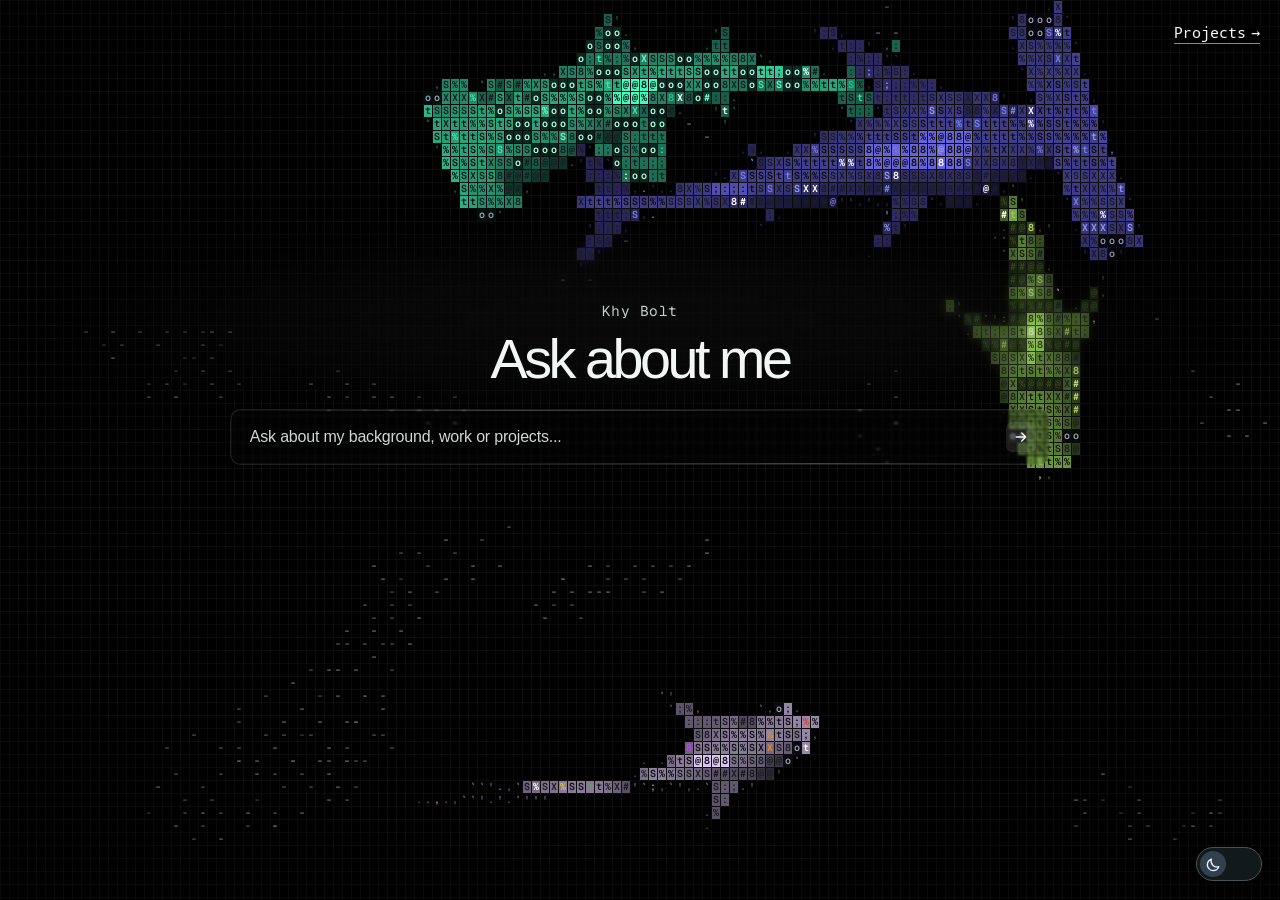
==== index.html @ 43ae503a "Allow the verified ASCII shark animation source in portfolio chat" ====
<!doctype html>
<html lang="en">
<head>
  <meta charset="utf-8">
  <meta name="viewport" content="width=device-width,initial-scale=1">
  <meta name="theme-color" content="#000000">
  <meta name="description" content="Selected work by Khy Bolt: the Doppler acoustics replay and an independent Seattle pothole worklist demo.">
  <title>Khy Bolt — Portfolio</title>
  <link rel="canonical" href="https://khybolt.github.io/">
  <meta property="og:type" content="website">
  <meta property="og:title" content="Khy Bolt — Portfolio">
  <meta property="og:description" content="Ask about Khy Bolt’s background, engineering work, and projects.">
  <meta property="og:url" content="https://khybolt.github.io/">
  <meta property="og:image" content="https://khybolt.github.io/assets/portfolio-share-v1.jpg">
  <meta property="og:image:type" content="image/jpeg">
  <meta property="og:image:width" content="1200">
  <meta property="og:image:height" content="630">
  <meta property="og:image:alt" content="Khy Bolt’s “Ask about me” homepage with an empty question field and colourful ASCII sharks.">
  <meta name="twitter:card" content="summary_large_image">
  <meta name="twitter:title" content="Khy Bolt — Portfolio">
  <meta name="twitter:description" content="Ask about Khy Bolt’s background, engineering work, and projects.">
  <meta name="twitter:image" content="https://khybolt.github.io/assets/portfolio-share-v1.jpg">
  <meta name="twitter:image:alt" content="Khy Bolt’s “Ask about me” homepage with an empty question field and colourful ASCII sharks.">
  <link rel="icon" href="./assets/mark.svg" type="image/svg+xml">
  <link rel="stylesheet" href="./assets/home.css">
  <link rel="stylesheet" href="./assets/reference.css?v=3c0a95a69a355b7d">
  <script src="./assets/reference-theme.js?v=d18b26892c06b6e3"></script>
  <link rel="stylesheet" href="./assets/public.css?v=projects5">
  <link rel="stylesheet" href="./assets/ask.css?v=answer-lists1">
  <script type="module" src="./assets/ask.mjs?v=worker12-lists1-ascii1"></script>
  <script type="module" src="./assets/views.mjs?v=conversation1"></script>
  <script src="./assets/home.js?v=focal2" defer></script>
  <script src="./assets/site-ocean/reference-ocean.js?v=shark-species-1" defer></script>
</head>
<body class="home reference public-portfolio">
  <a class="screen-reader skip-link" href="#projects" data-portfolio-link>Skip to projects</a>
  <nav class="portfolio-nav" aria-label="Portfolio views">
    <a href="#projects" data-portfolio-link>Projects <span aria-hidden="true">→</span></a>
    <a href="#ask" data-portfolio-link><span aria-hidden="true">←</span> Ask</a>
  </nav>
  <div class="field" aria-hidden="true">
    <canvas id="ocean-canvas"></canvas>
    <div class="field-fade"></div>
  </div>
  <main class="shell portfolio-shell">
    <div class="portfolio-views">
      <section class="portfolio-view" id="ask" aria-labelledby="ask-heading">
          <div class="portfolio-focal">
            <header class="masthead">
              <p class="portfolio-name">Khy Bolt</p>
              <h1 class="portfolio-headline" id="ask-heading" tabindex="-1">Ask about me</h1>
            </header>
            <section class="portfolio-ask" aria-label="Ask about Khy Bolt">
              <div class="ask-transcript" id="portfolio-transcript" role="region" aria-label="Conversation" tabindex="0" hidden>
                <ol class="ask-log" role="log" aria-label="Messages" aria-relevant="additions"></ol>
              </div>
              <div class="ask-composer">
                <form id="portfolio-ask-form" data-endpoint="https://portfolio-ask.khybolt.workers.dev/ask" novalidate hidden>
                  <label class="screen-reader" for="portfolio-question">Ask about my background, work or projects</label>
                  <textarea id="portfolio-question" name="question" rows="1" enterkeyhint="send"
                    autocomplete="off" placeholder="Ask about my background, work or projects..."
                    data-compact-placeholder="Background, work, projects..." required></textarea>
                  <button type="submit" aria-label="Ask">
                    <svg viewBox="0 0 16 16" width="16" height="16" fill="none" stroke="currentColor" stroke-width="1.4"
                      stroke-linecap="round" stroke-linejoin="round" aria-hidden="true" focusable="false">
                      <path d="M3.25 8h9.5m-4-4 4 4-4 4"/>
                    </svg>
                  </button>
                </form>
                <p class="screen-reader ask-status" id="portfolio-ask-status" role="status" aria-live="polite">
                  <span class="ask-empty-icon" aria-hidden="true">!</span><span class="ask-status-text"></span>
                </p>
              </div>
            </section>
          </div>
      </section>
      <section class="portfolio-view portfolio-projects" id="projects" aria-labelledby="projects-heading">
        <header class="masthead">
          <p class="portfolio-name">Khy Bolt</p>
          <h2 class="portfolio-headline" id="projects-heading" tabindex="-1">Projects</h2>
        </header>
        <ul class="project-grid" aria-label="Projects">
          <li class="project-tile">
            <a class="tile-link" href="./doppler/" aria-label="Aircraft Geolocation with Audio, open synthetic aircraft acoustics demo">
              <span class="tile-frame"><img src="./assets/frames/doppler.webp" alt="" decoding="async"></span>
              <span class="tile-title"><span>Aircraft Geolocation with Audio</span><span class="tile-arrow" aria-hidden="true">↗</span></span>
            </a>
          </li>
          <li class="project-tile" data-tile>
            <a class="tile-link corner-pond-link" href="./assets/frames/corner-pond/01-pocket-pond-gameplay.png"
              aria-label="Corner Pond, coming soon. View game screenshots">
              <span class="tile-frame">
                <img src="./assets/frames/corner-pond/01-pocket-pond-gameplay.png" alt="" data-frame="0" data-label="Full Pocket Pond gameplay" decoding="async">
                <img src="./assets/frames/corner-pond/02-tackle-shop.png" alt="" data-frame="1" data-label="Full Tackle Shop" decoding="async" loading="lazy" hidden>
                <img src="./assets/frames/corner-pond/03-coral-cove-gameplay.png" alt="" data-frame="2" data-label="Wide Coral Cove gameplay" decoding="async" loading="lazy" hidden>
                <img src="./assets/frames/corner-pond/04-star-sturgeon-journal.png" alt="" data-frame="3" data-label="Full Star Sturgeon Journal spread" decoding="async" loading="lazy" hidden>
                <img src="./assets/frames/corner-pond/01-corner-pond-home.png" alt="" data-frame="4" data-label="Corner Pond title screen" decoding="async" loading="lazy" hidden>
              </span>
              <span class="tile-title">
                <span><span>Corner Pond</span><small class="corner-pond-description">Idle fishing game</small></span>
                <small>Coming soon</small>
              </span>
            </a>
          </li>
        </ul>
      </section>
    </div>
  </main>
  <div class="reference-actions">
    <button type="button" id="reference-theme" class="theme-switch" role="switch" aria-checked="false"
      aria-label="Light theme" title="Switch to light theme" hidden>
      <span class="theme-track" aria-hidden="true">
        <span class="theme-knob">
          <svg class="theme-moon" viewBox="0 0 24 24" fill="none" focusable="false">
            <path d="M19.5 15A8.3 8.3 0 0 1 9 4.5 8.3 8.3 0 1 0 19.5 15Z" stroke="currentColor" stroke-width="1.8" stroke-linecap="round" stroke-linejoin="round"/>
          </svg>
          <svg class="theme-sun" viewBox="0 0 24 24" fill="none" focusable="false">
            <circle cx="12" cy="12" r="4" stroke="currentColor" stroke-width="1.7"/>
            <path d="M12 2.5v2m0 15v2M2.5 12h2m15 0h2M5.3 5.3l1.4 1.4m10.6 10.6 1.4 1.4m0-13.4-1.4 1.4M6.7 17.3l-1.4 1.4" stroke="currentColor" stroke-width="1.7" stroke-linecap="round"/>
          </svg>
        </span>
      </span>
    </button>
  </div>
  <dialog class="corner-pond-gallery" aria-labelledby="corner-pond-heading">
    <header>
      <h2 id="corner-pond-heading">Corner Pond</h2>
      <form method="dialog"><button autofocus>Close</button></form>
    </header>
    <div class="corner-pond-photos">
      <img src="./assets/frames/corner-pond/01-pocket-pond-gameplay.png" alt="An angler casts into Pocket Pond with three fish between wetland reeds and a fallen log." width="1040" height="520" decoding="async" loading="lazy">
      <img src="./assets/frames/corner-pond/02-tackle-shop.png" alt="The Tackle Shop shows the Ashwood Rod on a wooden rack beside five equipment gauges." width="1040" height="520" decoding="async" loading="lazy">
      <img src="./assets/frames/corner-pond/03-coral-cove-gameplay.png" alt="Three fish swim near reef steps and a stone arch in Coral Cove." width="1040" height="520" decoding="async" loading="lazy">
      <img src="./assets/frames/corner-pond/04-star-sturgeon-journal.png" alt="Star Sturgeon Journal spread with the specimen and badges on the left and measurements, habitat, and lure note on the right." width="1040" height="520" decoding="async" loading="lazy">
      <img src="./assets/frames/corner-pond/01-corner-pond-home.png" alt="Corner Pond title screen with an angler on the dock and signs for Shop, Journal, and Go Fishing." width="1600" height="900" decoding="async" loading="lazy">
    </div>
  </dialog>
  <script type="module" src="./assets/corner-pond.mjs?v=2"></script>
</body>
</html>
---- assets/home.css ----
@font-face{font-family:Instrument;src:url(./fonts/noto-mono.ttf) format("truetype");font-display:swap}
:root{color-scheme:dark;--paper:#071113;--ink:#d1f4e7;--line:#567878;--mono:Instrument,ui-monospace,SFMono-Regular,monospace}
*,*::before,*::after{box-sizing:border-box}
html{min-height:100%}
[hidden]{display:none!important}
body{margin:0;min-height:100svh;background:var(--paper);color:var(--ink);font:400 .88rem/1.4 var(--mono)}
a{color:inherit}
button{color:inherit;font:inherit}
:focus-visible{outline:2px solid #d0ffee;outline-offset:5px}
::selection{background:#99deba;color:#021719}
.screen-reader{position:absolute;width:1px;height:1px;margin:-1px;padding:0;border:0;overflow:hidden;clip-path:inset(50%);white-space:nowrap}
.skip-link:focus{width:auto;height:auto;clip-path:none;z-index:5;top:12px;left:12px;margin:0;padding:12px;background:#091c1e}
.field{position:fixed;z-index:0;inset:0;pointer-events:none;overflow:hidden;background:#071113}
.field canvas,.field-fade{position:absolute;inset:0;width:100%;height:100%;display:block}
.field-fade{background:radial-gradient(ellipse 62% 51% at 50% 31%,#08171926 23%,transparent 66%),radial-gradient(ellipse 106% 93% at 51% 49%,transparent 46%,#02090984 100%)}
.shell{position:relative;z-index:1;width:min(1370px,calc(100% - 84px));margin:0 auto;padding:clamp(38px,7vw,100px) 0 clamp(98px,13vh,160px);min-width:0}
.masthead{display:flex;flex-direction:column;align-items:center;margin-bottom:clamp(44px,8.2vh,100px)}
.title{width:100%;max-width:1200px;text-align:center;display:grid;place-items:center;position:relative;margin:0;aspect-ratio:5.82;font:900 clamp(3.15rem,14vw,12.7rem)/1 var(--mono);letter-spacing:-.119em;text-transform:uppercase;color:#c8f4de}
.title #title-art{position:absolute;inset:0;width:100%;height:100%;display:block}
.title #title-fallback{position:relative;z-index:1}
.has-title #title-fallback{position:absolute;width:1px;height:1px;overflow:hidden;clip-path:inset(50%);letter-spacing:0}
.portfolio-label{font-size:clamp(.67rem,.9vw,.83rem);letter-spacing:.39em;padding-left:.39em;text-transform:uppercase;color:#b7dcd2;margin:clamp(9px,1.88vw,18px) 0 0;text-shadow:0 1px 8px #001c1a}
.project-grid{display:grid;grid-template-columns:repeat(3,minmax(0,1fr));gap:clamp(15px,2.25vw,32px);list-style:none;padding:0;margin:0}
.project-tile{position:relative;min-width:0}
.tile-link{display:block;position:relative;min-width:0;text-decoration:none;outline-offset:6px}
.tile-frame{
  width:100%;aspect-ratio:1.59;display:block;position:relative;overflow:hidden;border:1px solid #7eaaa883;background:#111f21 center/cover no-repeat;isolation:isolate
}
.tile-frame::after{position:absolute;inset:0;content:"";pointer-events:none;background:linear-gradient(150deg,#a3fff612 0%,transparent 40%,#0410101f 100%);box-shadow:inset 0 0 19px #07151845}
.tile-frame img{position:absolute;width:100%;height:100%;object-fit:cover;object-position:center;display:block;filter:brightness(.9) saturate(.77) contrast(.97)}
.tile-frame img[hidden]{display:none!important}
.tile-link:hover .tile-frame,.tile-link:focus-visible .tile-frame,.project-tile:focus-within .tile-frame{border-color:#d6fff3}
.tile-link:hover img,.project-tile:focus-within img{filter:none}
.tile-title{
  display:flex;justify-content:space-between;align-items:flex-start;gap:10px;font-size:clamp(.72rem,1vw,.91rem);color:#defff6;
  min-height:42px;padding:10px 0 8px;position:relative;text-shadow:0 2px 12px #081518,0 1px 2px #001615
}
.tile-title>span:first-child{font-weight:400}
.tile-arrow{opacity:.75;font-size:1.1em;line-height:1;transform:translateY(0);transition:transform .16s ease}
.tile-link:hover .tile-arrow,.tile-link:focus-visible .tile-arrow{opacity:1;transform:translate(2px,-2px)}
.frame-step{position:absolute;right:6px;bottom:48px;min-width:51px;min-height:44px;border:1px solid #83aeab;background:#102326f5;font-size:.63rem;color:#e4fdf8;cursor:pointer;padding:0 8px;opacity:0;pointer-events:none}
.project-tile:hover .frame-step,.project-tile:focus-within .frame-step{opacity:1;pointer-events:auto}
.frame-step:hover{background:#264343}
.motion-control{width:44px;height:44px;display:grid;place-items:center;position:fixed;bottom:max(14px,env(safe-area-inset-bottom));right:max(18px,env(safe-area-inset-right));z-index:3;background:#0a191bdf;border:1px solid #668989;cursor:pointer}
.motion-control:hover{background:#153437;border-color:#a7e2d6}
.motion-control:disabled{cursor:default;opacity:.7}
#motion-icon{display:block;width:17px;height:17px;position:relative}
#motion-icon::after{content:"";position:absolute;inset:2px 4px;border-inline:2px solid currentColor}
.motion-control[data-paused="true"] #motion-icon::after{inset:1px 2px 1px 5px;border:0;clip-path:polygon(0 0,100% 50%,0 100%);background:currentColor}
.motion-control[data-reduced="true"] #motion-icon::after{inset:8px 3px auto;height:2px;border:0;background:currentColor}
@media (max-width:880px){.shell{width:calc(100% - 52px);padding-top:clamp(32px,7vw,64px)}.project-grid{gap:14px}.tile-title{letter-spacing:-.025em}}
@media (max-width:620px){
  .shell{width:calc(100% - 34px);max-width:489px;padding-top:37px;padding-bottom:80px}
  .title{aspect-ratio:5.2;letter-spacing:-.115em}
  .masthead{margin-bottom:57px}.portfolio-label{margin-top:9px}
  .project-grid{grid-template-columns:minmax(0,1fr);gap:14px}
  .tile-title{font-size:.77rem;min-height:43px;padding-top:9px}
  .tile-frame{aspect-ratio:1.68}
  .frame-step{opacity:1;pointer-events:auto}
  .motion-control{right:9px;bottom:max(8px,env(safe-area-inset-bottom))}
}
@media (hover:none),(pointer:coarse){.frame-step{opacity:1;pointer-events:auto}}
@media (prefers-reduced-motion:reduce){*,*::before,*::after{transition:none!important;animation:none!important}}
---- assets/reference.css ----
@font-face {
  font-family: Reference Geist;
  src: url(./fonts/geist-mono.ttf) format("truetype");
  font-weight: 100 900;
  font-display: swap;
}
body.reference { --paper: #000; }
.reference .field { background: #000; }
.reference .project-grid { width: 89%; margin-inline: auto; }
.reference #ocean-canvas { font-family: Reference Geist, ui-monospace, Menlo, monospace; }
.reference .field-fade {
  background: radial-gradient(ellipse 101% 90% at 52% 44%, transparent 54%, #0007 100%);
}
.reference-actions {
  position: fixed;
  right: max(18px, env(safe-area-inset-right));
  bottom: max(14px, env(safe-area-inset-bottom));
  z-index: 3;
  display: flex;
  align-items: center;
}
.theme-switch {
  width: 66px;
  height: 44px;
  border: 0;
  background: transparent;
  display: grid;
  place-items: center;
  padding: 0;
  border-radius: 24px;
  cursor: pointer;
}
.theme-track {
  display: block;
  position: relative;
  width: 66px;
  height: 34px;
  border-radius: 99px;
  border: 1px solid #465354;
  background: #11191b;
  box-shadow: 0 3px 10px #0004;
  transition: background-color .22s ease, border-color .22s ease;
}
.theme-switch:hover .theme-track { border-color: #84a0a2; }
.theme-knob {
  display: grid;
  place-items: center;
  position: absolute;
  left: 3px;
  top: 3px;
  width: 26px;
  height: 26px;
  border-radius: 50%;
  color: #e9f2ff;
  background: #31414e;
  transition: transform .28s cubic-bezier(.24,.76,.29,.99), color .22s ease, background-color .22s ease;
}
.theme-knob svg {
  position: absolute;
  width: 17px;
  height: 17px;
  transition: opacity .18s ease, transform .28s cubic-bezier(.24,.76,.29,.99);
}
.theme-sun { opacity: 0; transform: rotate(-45deg) scale(.72); }
.theme-moon { opacity: 1; transform: rotate(0deg) scale(1); }
[data-reference-theme="light"] { color-scheme: light; }
[data-reference-theme="light"] .reference { --paper: #fff; --ink: #173735; }
[data-reference-theme="light"] .reference .field { background: #fff; }
[data-reference-theme="light"] .reference .field-fade {
  background: radial-gradient(ellipse 61% 53% at 52% 54%, #2230390e, transparent 82%);
}
[data-reference-theme="light"] .reference .title { color: #173631; }
[data-reference-theme="light"] .reference #title-art { filter: brightness(.39) saturate(.73); }
[data-reference-theme="light"] .reference .portfolio-label,
[data-reference-theme="light"] .reference .tile-title {
  color: #152d2b;
  text-shadow: 0 0 6px #fffffff2, 0 1px 2px #fff, 0 -1px 2px #fff;
}
[data-reference-theme="light"] .reference .tile-frame { border-color: #5a78778a; }
[data-reference-theme="light"] .reference .tile-link:hover .tile-frame,
[data-reference-theme="light"] .reference .tile-link:focus-visible .tile-frame { border-color: #285252; }
[data-reference-theme="light"] .reference :focus-visible { outline-color: #205651; }
[data-reference-theme="light"] .reference .skip-link { color: #142c2a; background: #fff; }
[aria-checked="true"] .theme-track { background: #ebefec; border-color: #839590; box-shadow: 0 3px 10px #0d282223; }
[aria-checked="true"] .theme-knob { transform: translateX(32px); color: #734509; background: #fff; box-shadow: 0 1px 4px #25342b26; }
[aria-checked="true"] .theme-sun { opacity: 1; transform: rotate(0deg) scale(1); }
[aria-checked="true"] .theme-moon { opacity: 0; transform: rotate(45deg) scale(.72); }
@media (max-width:620px) {
  .reference .project-grid { width: 94%; }
  .reference-actions { right: max(9px, env(safe-area-inset-right)); bottom: max(8px, env(safe-area-inset-bottom)); }
}
@media (prefers-reduced-motion:reduce) {
  .theme-track, .theme-knob, .theme-knob svg { transition: none; }
}
---- assets/public.css ----
.public-portfolio { overflow-x: clip; }
/* Keep the fixed ocean width stable when a view needs a document scrollbar. */
.public-portfolio .field { width: 100vw; }
.public-portfolio .shell.portfolio-shell { padding-top: 0; }

.portfolio-nav {
  --nav-ink: #fbfcfa;
  --nav-frost: rgba(0, 0, 0, .26);
  position: fixed;
  top: max(12px, env(safe-area-inset-top));
  right: max(20px, env(safe-area-inset-right));
  z-index: 3;
  display: flex;
  gap: 1rem;
}
[data-reference-theme="light"] .portfolio-nav {
  --nav-ink: #121512;
  --nav-frost: rgba(255, 255, 252, .26);
}
.portfolio-nav a {
  position: relative;
  display: inline-flex;
  align-items: center;
  min-height: 44px;
  gap: .3rem;
  color: var(--nav-ink);
  font-size: .94rem;
  text-decoration: none;
  -webkit-tap-highlight-color: transparent;
  text-shadow: var(--glass-text-shadow);
}
.portfolio-nav a::before {
  position: absolute;
  inset: 8px -7px;
  z-index: -1;
  background: var(--nav-frost);
  -webkit-backdrop-filter: blur(2.5px);
  backdrop-filter: blur(2.5px);
  -webkit-mask-image: radial-gradient(ellipse, #000 42%, transparent 79%);
  mask-image: radial-gradient(ellipse, #000 42%, transparent 79%);
  pointer-events: none;
  content: "";
}
.portfolio-nav a::after {
  position: absolute;
  inset-inline: 0;
  bottom: calc(50% - .64rem);
  height: 1px;
  background: currentColor;
  opacity: .55;
  pointer-events: none;
  content: "";
}
.portfolio-nav a:hover::after,
.portfolio-nav a:focus-visible::after { opacity: .9; }
.portfolio-views { position: relative; }
.portfolio-view { min-width: 0; }
.portfolio-view.is-departing {
  position: absolute;
  inset-inline: 0;
  top: var(--departure-top);
  pointer-events: none;
}

#ask { padding-top: clamp(11.5rem, 33.5svh, 25rem); }
.portfolio-projects {
  --project-caption-tint: rgb(0 0 0 / .48);
  color: var(--focal-ink);
  padding-top: clamp(5.25rem, 12svh, 8rem);
}
:root[data-reference-theme="light"] .portfolio-projects {
  --project-caption-tint: rgb(255 255 252 / .55);
}
.portfolio-projects .masthead {
  position: relative;
  align-items: flex-start;
  gap: .6rem;
  margin: 0 0 clamp(1.45rem, 4vw, 2.75rem);
  text-shadow: var(--glass-text-shadow);
}
.portfolio-projects .masthead::before {
  content: "";
  position: absolute;
  pointer-events: none;
  inset: -1.75rem auto -.85rem -2.5rem;
  width: min(34rem, 95vw);
  background: var(--focal-tint);
  -webkit-backdrop-filter: blur(4.5px) saturate(.93);
  backdrop-filter: blur(4.5px) saturate(.93);
  -webkit-mask-image: radial-gradient(ellipse at 42% 50%, #000c 9%, #0008 50%, transparent 100%);
  mask-image: radial-gradient(ellipse at 42% 50%, #000c 9%, #0008 50%, transparent 100%);
}
.portfolio-projects .portfolio-name { margin-inline-start: -.035em; }
.portfolio-projects .portfolio-headline {
  margin-inline-start: -.07em;
  letter-spacing: -.022em;
}
.portfolio-projects .project-grid {
  width: 100%;
  grid-template-columns: repeat(2, minmax(0, 25rem));
  justify-content: start;
  margin: 0;
}
.portfolio-projects .tile-link {
  padding: .375rem;
  border: 1px solid var(--glass-edge);
  border-radius: .65rem;
  background: var(--glass-fill);
  box-shadow: inset 0 0 0 .5px var(--glass-bevel), inset 0 1px 0 var(--glass-glint);
  -webkit-backdrop-filter: var(--glass-filter);
  backdrop-filter: var(--glass-filter);
}
.portfolio-projects .tile-link:hover,
.portfolio-projects .project-tile:focus-within .tile-link { border-color: var(--glass-active-edge); }
.portfolio-projects .tile-frame {
  border: 0;
  border-radius: .35rem;
  background: var(--glass-fill);
}
.portfolio-projects .tile-frame::after {
  background: linear-gradient(155deg, var(--glass-glint), transparent 36%);
  box-shadow: none;
  opacity: .24;
}
.public-portfolio .portfolio-projects .tile-title {
  position: relative;
  isolation: isolate;
  color: var(--focal-ink);
  padding-inline: .35rem;
  text-shadow: var(--glass-text-shadow);
}
.public-portfolio .portfolio-projects .tile-title::before {
  content: "";
  position: absolute;
  z-index: -1;
  pointer-events: none;
  inset: 0;
  background: var(--project-caption-tint);
  -webkit-mask-image: linear-gradient(transparent, #000 28%, #000 68%, transparent);
  mask-image: linear-gradient(transparent, #000 28%, #000 68%, transparent);
}
.portfolio-projects .frame-step {
  right: 13px;
  bottom: 52px;
  -webkit-tap-highlight-color: transparent;
  border-color: var(--glass-active-edge);
  border-radius: .35rem;
  background: var(--answer-fill);
  color: var(--focal-ink);
}

.portfolio-projects .frame-step:active { border-color: var(--glass-keyboard); }

.public-portfolio .portfolio-nav a:focus-visible,
.public-portfolio .portfolio-projects .tile-link:focus-visible,
.public-portfolio .portfolio-projects .frame-step:focus-visible {
  outline: 2px solid var(--glass-keyboard);
  outline-offset: 3px;
}
.public-portfolio .portfolio-view .portfolio-headline:focus { outline: none; }

@media (max-width: 620px) {
  #ask { padding-top: clamp(11rem, 33.5svh, 19rem); }
  .portfolio-projects .project-grid { grid-template-columns: minmax(0, 25rem); }
}

.portfolio-wake {
  position: absolute;
  top: clamp(4.5rem, 13svh, 8rem);
  left: 0;
  z-index: 2;
  width: clamp(3.5rem, 7vw, 6rem);
  height: clamp(11rem, 43svh, 23rem);
  border-right: 1px solid var(--glass-active-edge);
  border-radius: 50%;
  box-shadow: 3px 0 10px -6px var(--glass-glint);
  mask-image: linear-gradient(transparent 8%, #000 46%, transparent 94%);
  pointer-events: none;
}

.corner-pond-description { display: block; margin-top: .15rem; }
.corner-pond-link .tile-title { min-height: 53px; padding-block: .3rem; }
.corner-pond-link small { font-size: .75rem; font-weight: 400; }
.corner-pond-link .tile-frame img { object-fit: contain; }
.corner-pond-gallery {
  width: min(54rem, calc(100% - 2rem));
  max-height: calc(100% - 2rem);
  padding: clamp(.75rem, 2vw, 1.4rem);
  border: 1px solid var(--answer-edge);
  border-radius: .75rem;
  background: var(--answer-fill);
  color: var(--focal-ink);
}
.corner-pond-gallery::backdrop { background: rgb(0 0 0 / .36); }
.corner-pond-gallery header {
  display: flex;
  align-items: center;
  justify-content: space-between;
  gap: 1rem;
  margin-bottom: .8rem;
}
.corner-pond-gallery h2 { margin: 0; font-size: 1.1rem; }
.corner-pond-gallery button {
  min-height: 44px;
  padding-inline: .8rem;
  border: 1px solid var(--glass-active-edge);
  border-radius: .4rem;
  background: var(--glass-button);
  color: inherit;
  font: inherit;
  cursor: pointer;
}
@media (hover: hover) {
  .corner-pond-gallery button:hover { background: var(--glass-button-active); }
}
.corner-pond-gallery button:active {
  background: var(--glass-button-active);
  border-color: var(--glass-keyboard);
  box-shadow: inset 0 1px 2px var(--glass-bevel);
}
.corner-pond-gallery button:focus-visible { outline: 2px solid var(--glass-keyboard); outline-offset: 2px; }
.corner-pond-photos { display: grid; gap: .65rem; }
.corner-pond-photos img { display: block; justify-self: center; max-width: 100%; height: auto; border-radius: .35rem; }
---- assets/ask.css ----
.public-portfolio .shell {
  padding-top: clamp(11.5rem, 33.5svh, 25rem);
}

.public-portfolio {
  --focal-ink: #f2f7f5;
  --focal-muted: #c5d0cd;
  --focal-tint: rgba(250, 250, 247, .045);
  --glass-fill: rgba(0, 0, 0, .035);
  --glass-edge: rgba(182, 190, 195, .14);
  --glass-bevel: rgba(213, 218, 222, .10);
  --glass-glint: rgba(255, 255, 255, .22);
  --glass-active-edge: rgba(220, 226, 230, .30);
  --glass-keyboard: #c9d0d2;
  --glass-button: rgba(245, 245, 245, .10);
  --glass-button-active: rgba(245, 245, 245, .18);
  --glass-ink: #f7f8f5;
  --glass-muted: #d2d6d5;
  --glass-text-shadow: 0 0 2px #000e;
  --glass-text-edge: rgba(0, 0, 0, .94);
  --answer-fill: rgba(13, 20, 20, .94);
  --answer-edge: #536660;
  --glass-filter: blur(.55px) saturate(1.07);
}
.portfolio-focal {
  position: relative;
  display: grid;
  justify-items: center;
  gap: clamp(.95rem, 1.7vw, 1.35rem);
  margin: 0 auto clamp(1.85rem, 5vmin, 3.6rem);
  color: var(--focal-ink);
}
[data-reference-theme="light"] .public-portfolio {
  --focal-ink: #171c1a;
  --focal-muted: #46504b;
  --focal-tint: rgba(255, 255, 253, .34);
  --glass-fill: rgba(255, 255, 252, .045);
  --glass-edge: rgba(119, 120, 111, .26);
  --glass-bevel: rgba(129, 129, 120, .12);
  --glass-glint: rgba(255, 255, 253, .72);
  --glass-active-edge: rgba(97, 98, 91, .46);
  --glass-keyboard: #444641;
  --glass-button: rgba(63, 65, 59, .14);
  --glass-button-active: rgba(63, 65, 59, .22);
  --glass-ink: #252822;
  --glass-muted: #454944;
  --glass-text-shadow: 0 0 2px #fffe;
  --glass-text-edge: rgba(255, 255, 253, .94);
  --answer-fill: rgba(248, 251, 248, .94);
  --answer-edge: #85958d;
}

.portfolio-focal .masthead::before {
  position: absolute;
  top: -5rem;
  bottom: -1.1rem;
  left: 50%;
  width: min(calc(100vw - 8px), 73rem);
  transform: translateX(-50%);
  content: "";
  pointer-events: none;
  background: var(--focal-tint);
  -webkit-backdrop-filter: blur(5.25px) saturate(.94);
  backdrop-filter: blur(5.25px) saturate(.94);
  -webkit-mask-image: radial-gradient(ellipse at 50% 54%, #000c 9%, #000a 32%, #0003 62%, #0001 80%, transparent 100%);
  mask-image: radial-gradient(ellipse at 50% 54%, #000c 9%, #000a 32%, #0003 62%, #0001 80%, transparent 100%);
}
.portfolio-focal > * { position: relative; }
.portfolio-focal .masthead { margin: 0; gap: .6rem; text-align: center; }
.portfolio-name {
  position: relative;
  margin: 0;
  color: var(--focal-muted);
  font: 400 .9rem/1.35 "Reference Geist", ui-monospace, monospace;
  letter-spacing: .035em;
}
.portfolio-headline {
  position: relative;
  margin: 0;
  color: var(--focal-ink);
  font: 300 clamp(2.35rem, 4.35vw, 4.65rem)/1.03 "Helvetica Neue", "Segoe UI", Arial, sans-serif;
  letter-spacing: -.062em;
  text-wrap: balance;
}

.portfolio-ask {
  --glass-fill: rgba(17, 17, 16, .12);
  --glass-filter: blur(.85px) saturate(1);
  width: min(100%, 64vw, 56rem);
  min-width: 0;
  font-family: "Helvetica Neue", "Segoe UI", Arial, sans-serif;
}
[data-reference-theme="light"] .portfolio-ask {
  --glass-fill: rgba(249, 248, 241, .16);
}
.portfolio-ask [hidden] { display: none; }
.portfolio-ask form {
  display: flex;
  align-items: flex-start;
  gap: .2rem;
  min-height: 3.5rem;
  padding: calc((3.5rem - 44px) / 2 - 1px) .35rem calc((3.5rem - 44px) / 2 - 1px) .9rem;
  border: 1px solid var(--glass-edge);
  border-radius: .65rem;
  color: var(--glass-ink);
  position: relative;
  background: var(--glass-fill);
  box-shadow: inset 0 0 0 .5px var(--glass-bevel), 0 2px 8px rgba(0, 0, 0, .05);
  -webkit-backdrop-filter: var(--glass-filter);
  backdrop-filter: var(--glass-filter);
}
.portfolio-ask form::before,
.portfolio-ask form::after,
.ask-status.ask-empty::before,
.ask-status.ask-empty::after {
  content: "";
  position: absolute;
  inset-inline: 9px;
  height: 4px;
  pointer-events: none;
  backdrop-filter: none;
}
.portfolio-ask form::before,
.ask-status.ask-empty::before {
  top: 0;
  border-top: 1px solid transparent;
  border-image: linear-gradient(90deg, transparent 3%, var(--glass-glint) 34%, transparent 74%) 1;
}
.portfolio-ask form::after,
.ask-status.ask-empty::after {
  bottom: 0;
  border-bottom: 1px solid transparent;
  border-image: linear-gradient(90deg, transparent 28%, var(--glass-glint) 72%, transparent 97%) 1;
}
.portfolio-ask form:focus-within {
  border-color: var(--glass-active-edge);
}
.portfolio-ask form:not([data-pointer-focus]):has(textarea:focus-visible) {
  outline: 2px solid var(--glass-keyboard);
  outline-offset: 3px;
}
.portfolio-ask textarea {
  --ask-line: 22px;
  --ask-padding: 11px;
  flex: 1;
  box-sizing: border-box;
  width: 0;
  min-width: 0;
  min-height: 44px;
  max-height: calc(5 * var(--ask-line) + 2 * var(--ask-padding));
  padding: var(--ask-padding) .25rem;
  field-sizing: content;
  resize: none;
  overflow-y: auto;
  overflow-wrap: anywhere;
  scrollbar-width: thin;
  border: 0;
  border-radius: .25rem;
  outline: none;
  background: transparent;
  color: inherit;
  font: inherit;
  font-size: 1rem;
  line-height: var(--ask-line);
  text-shadow: var(--glass-text-shadow);
  -webkit-text-stroke: 1.8px var(--glass-text-edge);
  paint-order: stroke fill;
}
.portfolio-ask textarea::placeholder {
  color: var(--glass-muted);
  font-weight: 350;
  letter-spacing: -.012em;
  opacity: 1;
}
.portfolio-ask button[type="submit"] {
  display: grid;
  position: relative;
  place-items: center;
  flex: 0 0 44px;
  min-height: 44px;
  padding: 0;
  border: 0;
  border-radius: .4rem;
  background: transparent;
  color: var(--glass-ink);
  cursor: pointer;
}
.portfolio-ask button[type="submit"]::before {
  content: "";
  position: absolute;
  inset: 7px;
  border-radius: .35rem;
  background: var(--glass-button);
}
.portfolio-ask button[type="submit"] svg { position: relative; }
.portfolio-ask button[type="submit"]:hover::before,
.portfolio-ask button[type="submit"]:focus-visible::before { background: var(--glass-button-active); }
.portfolio-ask button[type="submit"]:focus-visible { outline: 2px solid var(--glass-keyboard); outline-offset: 1px; }
.portfolio-ask button:disabled { opacity: .55; cursor: wait; }
.ask-status.ask-empty {
  position: relative;
  /* Center on the text field, allowing for the send button. */
  inset-inline-end: 1.25rem;
  display: flex;
  align-items: center;
  gap: .45rem;
  inline-size: fit-content;
  max-inline-size: calc(100% - 2.5rem);
  margin: .35rem auto 0;
  padding: .38rem .6rem;
  border: 1px solid var(--glass-active-edge);
  border-color: color-mix(in srgb, var(--glass-active-edge) 90%, var(--glass-keyboard));
  border-radius: .65rem;
  background: var(--glass-fill);
  background: color-mix(in srgb, var(--glass-fill) 92%, var(--glass-text-edge));
  box-shadow: inset 0 0 0 .5px var(--glass-bevel), 0 2px 8px rgba(0, 0, 0, .05);
  -webkit-backdrop-filter: var(--glass-filter);
  backdrop-filter: var(--glass-filter);
}
.ask-empty .ask-status-text {
  min-inline-size: 0;
  color: var(--glass-muted);
  font-size: 1rem;
  font-weight: 350;
  line-height: 22px;
  letter-spacing: -.012em;
  text-shadow: var(--glass-text-shadow);
  -webkit-text-stroke: 1.8px var(--glass-text-edge);
  paint-order: stroke fill;
  overflow-wrap: anywhere;
}
.ask-status.ask-pending {
  margin: 0;
  padding-inline: .5rem;
  color: var(--glass-ink);
  font-size: .875rem;
  line-height: 1.35;
}
.ask-empty-icon { display: none; }
.ask-empty .ask-empty-icon {
  display: grid;
  place-items: center;
  flex: none;
  inline-size: 1.3rem;
  block-size: 1.3rem;
  border-radius: .2rem;
  background: #b8540e;
  color: #fff;
  font-size: 1rem;
  font-weight: 700;
  line-height: 1;
}
.portfolio-ask .ask-answer {
  margin-top: .65rem;
  padding: .85rem 1rem .3rem;
  border: 1px solid var(--answer-edge);
  border-radius: .65rem;
  background: var(--answer-fill);
  font-size: 1rem;
  line-height: 1.5;
  overflow-wrap: anywhere;
}
.ask-answer p { margin: 0 0 .35rem; }
.ask-answer ul { display: flex; flex-wrap: wrap; gap: 0 .9rem; list-style: none; padding: 0; margin: 0; }
.ask-answer ul:empty { display: none; }
.ask-answer a { display: inline-flex; align-items: center; min-height: 44px; color: inherit; font-size: .875rem; text-underline-offset: .2em; }

@media (max-width: 620px) {
  .public-portfolio .shell { padding-top: clamp(11rem, 33.5svh, 19rem); }
  .portfolio-focal .masthead::before { top: -3.5rem; bottom: -.85rem; }
  .portfolio-headline { font-size: clamp(1.6rem, 7.25vw, 2.65rem); }
  .portfolio-ask { width: 100%; }
}

/* The conversation uses the same header and composer as the landing view. */
html:has(#ask[data-conversation]:not([hidden], [inert])),
html:has(#ask[data-conversation]:not([hidden], [inert])) body {
  overflow: hidden;
}
body:has(#ask[data-conversation]:not([hidden], [inert])) .portfolio-shell { padding-bottom: 0; }

#ask[data-conversation] { padding-top: 0; }
#ask[data-conversation] .portfolio-focal {
  block-size: var(--ask-viewport-height, 100dvh);
  margin: 0;
  padding-block: max(1.75rem, env(safe-area-inset-top)) max(1.1rem, env(safe-area-inset-bottom));
  grid-template-rows: auto minmax(0, 1fr);
  gap: .65rem;
  transform: translateY(var(--ask-viewport-top, 0px));
}
#ask[data-conversation] .portfolio-ask {
  display: grid;
  min-block-size: 0;
  grid-template-rows: minmax(0, 1fr) auto;
  gap: .55rem;
}
#ask[data-conversation] .ask-composer {
  display: flex;
  flex-direction: column-reverse;
  gap: .4rem;
}
#ask[data-conversation] .ask-status.ask-answer { margin: 0; padding-block: .6rem; }
#ask[data-conversation] .ask-status.ask-empty { margin-block-start: 0; }
.ask-transcript {
  min-block-size: 0;
  overflow-y: auto;
  overscroll-behavior-block: contain;
  scrollbar-width: none;
  padding: .65rem .5rem;
}
.ask-transcript::-webkit-scrollbar { display: none; }
.ask-transcript:focus-visible {
  outline: 2px solid var(--glass-keyboard);
  outline-offset: -2px;
  border-radius: .65rem;
}
.ask-log {
  display: grid;
  gap: .48rem;
  margin: 0;
  padding: 0;
  list-style: none;
}
.ask-turn {
  justify-self: start;
  inline-size: fit-content;
  max-inline-size: min(86%, 59ch);
  min-inline-size: 0;
  padding: .62rem .82rem;
  border-radius: .9rem;
  border-end-start-radius: .43rem;
  transform-origin: left 60%;
  background: var(--ask-reply-fill, rgb(13 19 18 / .58));
  box-shadow: inset 0 0 0 .5px var(--glass-bevel);
  -webkit-backdrop-filter: blur(5px) saturate(.97);
  backdrop-filter: blur(5px) saturate(.97);
  color: var(--glass-ink);
  font-size: .96rem;
  line-height: 1.46;
  overflow-wrap: anywhere;
}
.ask-turn.visitor {
  justify-self: end;
  max-inline-size: min(86%, 48ch);
  border-end-start-radius: .9rem;
  border-end-end-radius: .43rem;
  transform-origin: right 60%;
  background: var(--ask-visitor-fill, rgb(32 37 34 / .62));
}
.ask-turn.visitor:not(:first-child) { margin-block-start: .3rem; }
[data-reference-theme="light"] .ask-turn {
  --ask-reply-fill: rgb(251 250 246 / .75);
  --ask-visitor-fill: rgb(226 233 229 / .70);
}
.ask-turn p { margin: 0; white-space: pre-wrap; }
.ask-answer-list {
  margin: 0;
  padding-inline-start: 1.35em;
  list-style: disc;
  white-space: pre-wrap;
}
.ask-turn > p + .ask-answer-list,
.ask-turn > .ask-answer-list + p { margin-block-start: .45em; }
.ask-answer-list > li + li { margin-block-start: .2em; }
.ask-proof {
  display: flex;
  flex-wrap: wrap;
  gap: 0 .9rem;
  margin: .15rem 0 -.25rem;
  padding: 0;
  list-style: none;
}
.ask-resume {
  display: flex;
  flex-wrap: wrap;
  gap: 0 .8rem;
  inline-size: fit-content;
  max-inline-size: 100%;
  box-sizing: border-box;
  margin-block-start: .5rem;
  padding-inline: .6rem;
  border: 1px solid var(--glass-bevel);
  border-radius: .65rem;
}
.ask-resume a,
.ask-proof a {
  display: inline-flex;
  align-items: center;
  min-block-size: 44px;
  color: inherit;
  font-size: .875rem;
  text-underline-offset: .22em;
}
.ask-resume a:focus-visible,
.ask-proof a:focus-visible { outline-color: var(--glass-keyboard); }
@media (forced-colors: active) {
  .ask-status.ask-empty { background: Canvas; border-color: ButtonText; }
  .ask-empty .ask-status-text { color: CanvasText; -webkit-text-stroke: 0; }
  .ask-empty .ask-empty-icon { background: Highlight; color: HighlightText; forced-color-adjust: none; }
  .ask-transcript { scrollbar-width: auto; }
  .ask-transcript::-webkit-scrollbar { display: revert; }
  .ask-transcript:focus-visible { outline-color: Highlight; }
  .ask-turn, .ask-turn.visitor {
    background: Canvas;
    color: CanvasText;
    outline: 1px solid ButtonText;
    outline-offset: -1px;
  }
}
@media (max-width: 760px) {
  #ask[data-conversation] .portfolio-focal {
    padding-block-start: calc(max(12px, env(safe-area-inset-top)) + 3rem);
    padding-block-end: max(.6rem, env(safe-area-inset-bottom));
  }
  body:has(#ask[data-conversation]:not([hidden], [inert])) .portfolio-nav {
    top: calc(var(--ask-viewport-top, 0px) + max(12px, env(safe-area-inset-top)));
  }
  body:has(#ask[data-conversation]:not([hidden], [inert])) .reference-actions {
    top: calc(var(--ask-viewport-top, 0px) + max(12px, env(safe-area-inset-top)));
    bottom: auto;
    right: calc(max(20px, env(safe-area-inset-right)) + 100px);
  }
}
@media (max-height: 470px) {
  #ask[data-conversation] .portfolio-focal { gap: .35rem; }
  #ask[data-conversation] .portfolio-focal .masthead { gap: .18rem; }
  #ask[data-conversation] .portfolio-ask { gap: .35rem; }
}
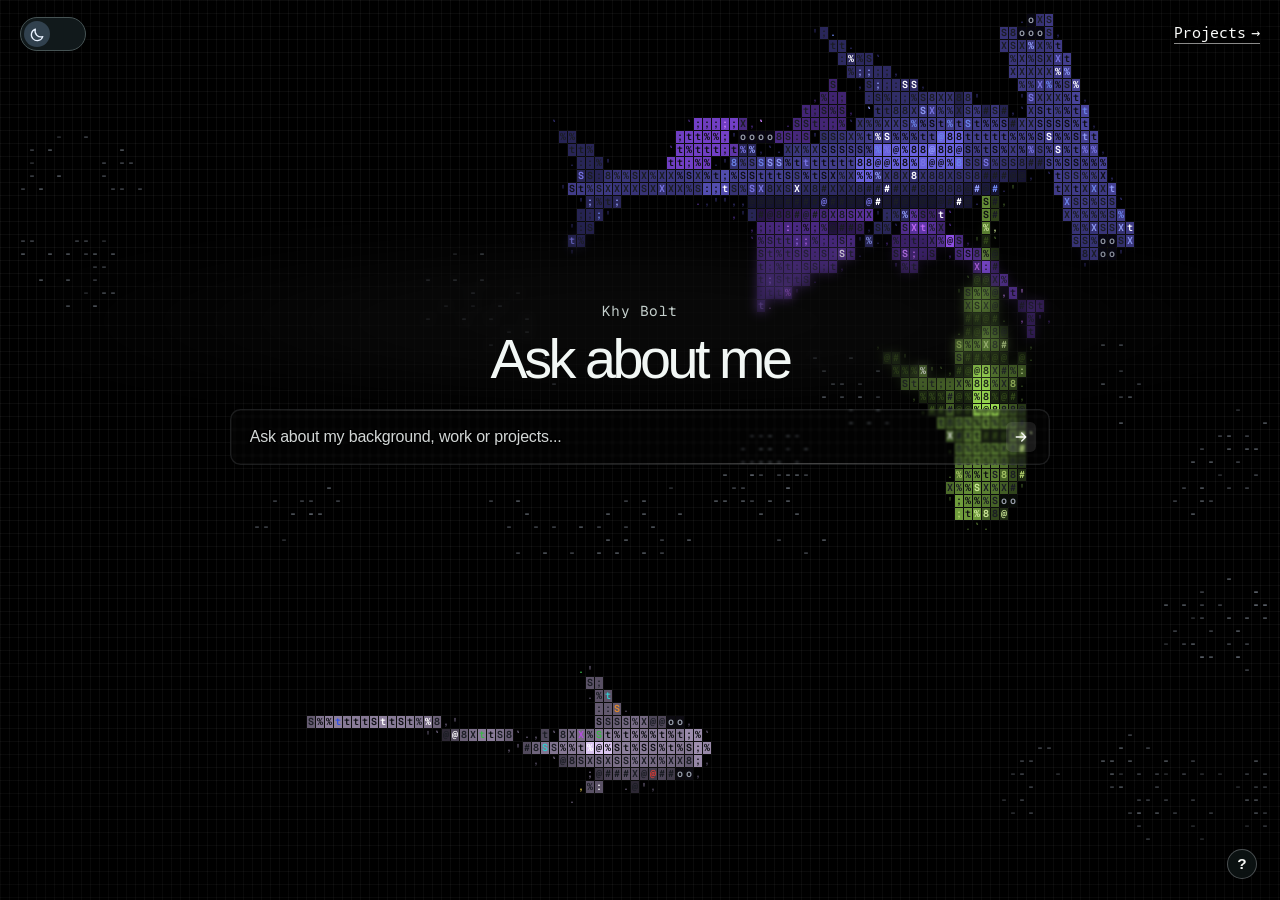
==== commit 9e0754d4: "Publish the About panel and portfolio chat guardrail fixes" ====
--- a/index.html
+++ b/index.html
@@ -26,11 +26,13 @@
   <link rel="stylesheet" href="./assets/reference.css?v=3c0a95a69a355b7d">
   <script src="./assets/reference-theme.js?v=d18b26892c06b6e3"></script>
   <link rel="stylesheet" href="./assets/public.css?v=projects5">
-  <link rel="stylesheet" href="./assets/ask.css?v=answer-lists1">
-  <script type="module" src="./assets/ask.mjs?v=worker12-lists1-ascii1"></script>
+  <link rel="stylesheet" href="./assets/ask.css?v=answer-lists2">
+  <script type="module" src="./assets/ask.mjs?v=worker12-guardrails1"></script>
   <script type="module" src="./assets/views.mjs?v=conversation1"></script>
   <script src="./assets/home.js?v=focal2" defer></script>
   <script src="./assets/site-ocean/reference-ocean.js?v=shark-species-1" defer></script>
+  <link rel="stylesheet" href="./assets/about.css?v=1">
+  <script type="module" src="./assets/about.mjs?v=1"></script>
 </head>
 <body class="home reference public-portfolio">
   <a class="screen-reader skip-link" href="#projects" data-portfolio-link>Skip to projects</a>
@@ -122,6 +124,25 @@
       </span>
     </button>
   </div>
+  <button class="site-about-trigger" id="site-about-trigger" type="button" aria-label="About this site"
+    aria-haspopup="dialog" aria-controls="site-about" aria-expanded="false" hidden>
+    <span aria-hidden="true">?</span>
+  </button>
+  <dialog class="site-about-panel" id="site-about" aria-labelledby="site-about-title">
+    <header class="site-about-heading">
+      <h2 id="site-about-title">About this site</h2>
+      <button class="site-about-close" type="button" aria-label="Close About this site" autofocus>
+        <span aria-hidden="true">×</span>
+      </button>
+    </header>
+    <div class="site-about-copy">
+      <h3>Why I built it</h3>
+      <p>I made this for fun. I wanted to try something a bit different from a standard portfolio and see what I could build as a little side project.</p>
+      <p>I love ASCII art, so I took inspiration from stackedlol’s <a href="https://github.com/stackedlol/ascii-sharks">ascii-sharks</a>, adapted its shark animation, and made my own version for this site.</p>
+      <h3>About the AI</h3>
+      <p>Fair warning: it’s not the smartest model out there! It runs on Gemma 4 26B A4B and uses the profile I gave it to answer questions about me. A stronger model could give better, more personal answers, but I went with a free setup so I could leave it online without paying to keep it running.</p>
+    </div>
+  </dialog>
   <dialog class="corner-pond-gallery" aria-labelledby="corner-pond-heading">
     <header>
       <h2 id="corner-pond-heading">Corner Pond</h2>
--- a/assets/ask.css
+++ b/assets/ask.css
@@ -359,6 +359,7 @@
   list-style: disc;
   white-space: pre-wrap;
 }
+ol.ask-answer-list { list-style-type: decimal; }
 .ask-turn > p + .ask-answer-list,
 .ask-turn > .ask-answer-list + p { margin-block-start: .45em; }
 .ask-answer-list > li + li { margin-block-start: .2em; }
--- a/assets/about.css
+++ b/assets/about.css
@@ -0,0 +1,173 @@
+.public-portfolio {
+  --about-top: max(12px, env(safe-area-inset-top));
+  --about-left: max(16px, env(safe-area-inset-left));
+  --about-right: max(16px, env(safe-area-inset-right));
+  --about-bottom: max(14px, env(safe-area-inset-bottom));
+  --about-target: 44px;
+}
+
+.public-portfolio .reference-actions {
+  inset: var(--about-top) auto auto max(20px, env(safe-area-inset-left));
+}
+
+@media (max-width: 760px) {
+  body.public-portfolio:has(#ask[data-conversation]:not([hidden], [inert])) .reference-actions {
+    /* The chat stylesheet still supplies the visual viewport top offset. */
+    right: auto;
+    bottom: auto;
+  }
+}
+
+.site-about-trigger,
+.site-about-close {
+  inline-size: var(--about-target);
+  block-size: var(--about-target);
+  display: grid;
+  place-items: center;
+  padding: 0;
+  border: 0;
+  border-radius: 50%;
+  background: transparent;
+  color: var(--glass-ink);
+  cursor: pointer;
+  touch-action: manipulation;
+  -webkit-tap-highlight-color: transparent;
+}
+
+.site-about-trigger {
+  position: fixed;
+  z-index: 3;
+  right: var(--about-right);
+  bottom: var(--about-bottom);
+}
+
+.public-portfolio:has(#ask[data-conversation]:not([hidden], [inert])) .site-about-trigger,
+.public-portfolio:has(#ask:is([hidden], [inert])) .site-about-trigger {
+  display: none;
+}
+
+.site-about-trigger span {
+  inline-size: 30px;
+  block-size: 30px;
+  display: grid;
+  place-items: center;
+  border: 1px solid var(--glass-active-edge);
+  border-radius: inherit;
+  background: color-mix(in srgb, var(--answer-fill) 92%, transparent);
+  font: 550 .96rem/1 "Helvetica Neue", "Segoe UI", Arial, sans-serif;
+}
+
+.site-about-trigger:hover span {
+  border-color: var(--glass-keyboard);
+}
+
+.site-about-trigger:focus-visible,
+.site-about-close:focus-visible {
+  outline: 2px solid var(--glass-keyboard);
+  outline-offset: 2px;
+}
+
+.site-about-panel {
+  --about-panel-bottom: calc(var(--about-bottom) + var(--about-target) + 9px);
+  position: fixed;
+  inset: auto var(--about-right) var(--about-panel-bottom) auto;
+  box-sizing: border-box;
+  inline-size: min(22rem, calc(100% - var(--about-left) - var(--about-right)));
+  max-inline-size: none;
+  max-block-size: calc(100svh - var(--about-top) - var(--about-panel-bottom));
+  max-block-size: calc(100dvh - var(--about-top) - var(--about-panel-bottom));
+  margin: 0;
+  padding: .68rem .95rem 1rem 1.05rem;
+  overflow: hidden;
+  border: 1px solid var(--glass-active-edge);
+  border-radius: .65rem;
+  color: var(--glass-ink);
+  background: var(--answer-fill);
+  background: color-mix(in srgb, var(--answer-fill) 96%, transparent);
+  -webkit-backdrop-filter: blur(14px) saturate(1.15);
+  backdrop-filter: blur(14px) saturate(1.15);
+  box-shadow: inset 0 0 0 .5px var(--glass-glint), 0 9px 28px #0003;
+  font-family: "Helvetica Neue", "Segoe UI", Arial, sans-serif;
+}
+
+.site-about-panel[open] {
+  display: flex;
+  flex-direction: column;
+}
+
+.site-about-panel::backdrop {
+  background: rgb(0 0 0 / .12);
+}
+
+[data-reference-theme="light"] .site-about-panel::backdrop {
+  background: rgb(32 44 39 / .07);
+}
+
+.site-about-heading {
+  flex: none;
+  display: flex;
+  align-items: center;
+  justify-content: space-between;
+  gap: .5rem;
+}
+
+.site-about-heading h2 {
+  margin: 0;
+  font-size: 1.22rem;
+  font-weight: 600;
+  letter-spacing: -.035em;
+}
+
+.site-about-close {
+  flex: none;
+  font-size: 1.4rem;
+}
+
+.site-about-close:hover {
+  background: var(--glass-button);
+}
+
+.site-about-copy {
+  min-block-size: 0;
+  overflow: auto;
+  overscroll-behavior: contain;
+  scrollbar-width: thin;
+}
+
+.site-about-copy h3 {
+  margin: .5rem 0 .34rem;
+  font-size: .95rem;
+  font-weight: 600;
+}
+
+.site-about-copy h3:not(:first-child) {
+  margin-block-start: 1.02rem;
+}
+
+.site-about-copy p {
+  margin: 0;
+  color: var(--glass-muted);
+  font-size: .91rem;
+  line-height: 1.5;
+}
+
+.site-about-copy p + p {
+  margin-block-start: .5rem;
+}
+
+.site-about-copy a {
+  color: inherit;
+  text-underline-offset: .18em;
+}
+
+.site-about-copy a:focus-visible {
+  outline: 2px solid var(--glass-keyboard);
+  outline-offset: 2px;
+}
+
+@media (forced-colors: active) {
+  .site-about-panel,
+  .site-about-trigger span {
+    border-color: ButtonText;
+  }
+}
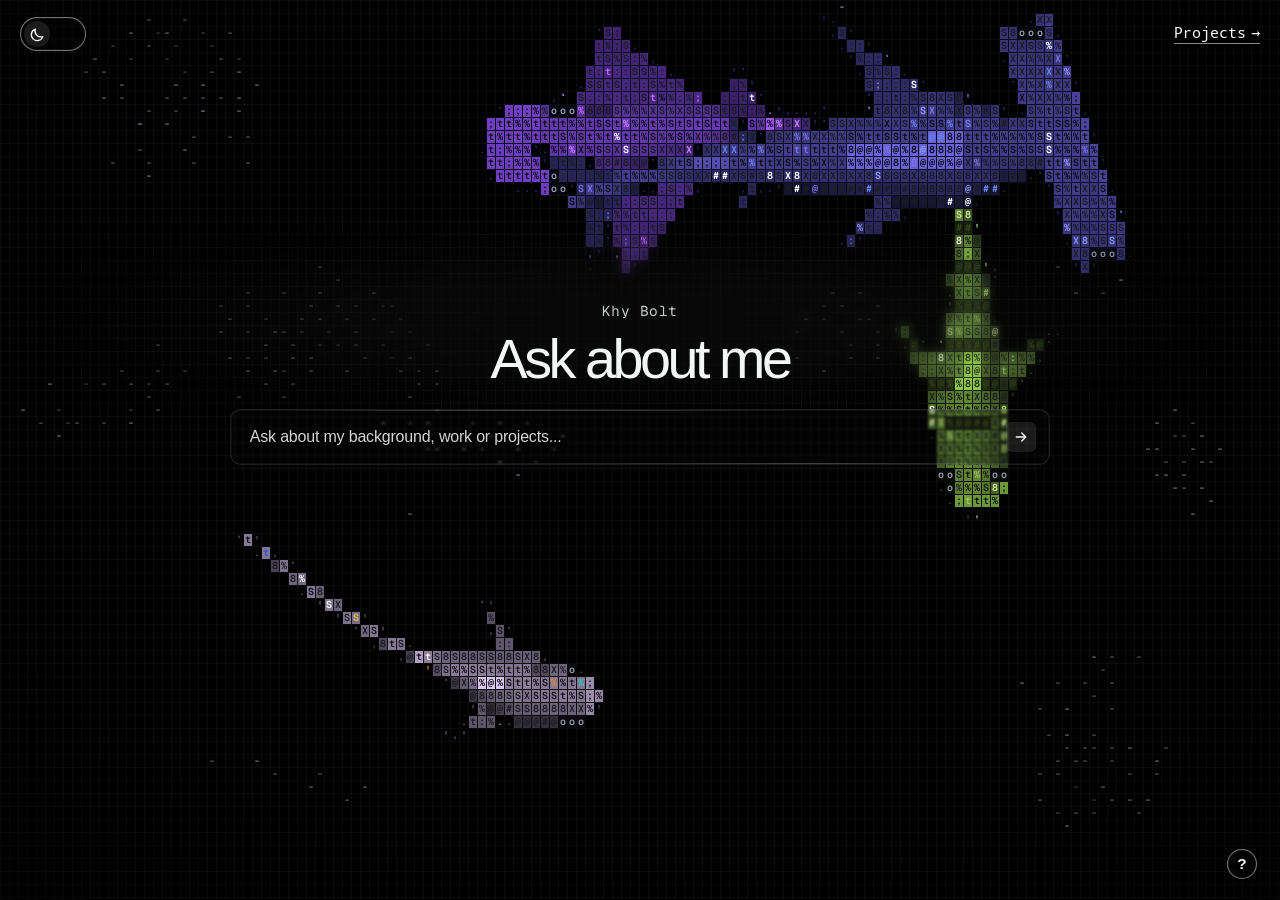
==== commit 18569dbd: "Keep About accessible in chat and render inline bold" ====
--- a/index.html
+++ b/index.html
@@ -27,12 +27,12 @@
   <script src="./assets/reference-theme.js?v=d18b26892c06b6e3"></script>
   <link rel="stylesheet" href="./assets/public.css?v=projects5">
   <link rel="stylesheet" href="./assets/ask.css?v=answer-lists2">
-  <script type="module" src="./assets/ask.mjs?v=worker12-guardrails1"></script>
+  <script type="module" src="./assets/ask.mjs?v=worker12-guardrails1-format2"></script>
   <script type="module" src="./assets/views.mjs?v=conversation1"></script>
   <script src="./assets/home.js?v=focal2" defer></script>
   <script src="./assets/site-ocean/reference-ocean.js?v=shark-species-1" defer></script>
-  <link rel="stylesheet" href="./assets/about.css?v=1">
-  <script type="module" src="./assets/about.mjs?v=1"></script>
+  <link rel="stylesheet" href="./assets/about.css?v=3">
+  <script type="module" src="./assets/about.mjs?v=2"></script>
 </head>
 <body class="home reference public-portfolio">
   <a class="screen-reader skip-link" href="#projects" data-portfolio-link>Skip to projects</a>
@@ -140,7 +140,7 @@
       <p>I made this for fun. I wanted to try something a bit different from a standard portfolio and see what I could build as a little side project.</p>
       <p>I love ASCII art, so I took inspiration from stackedlol’s <a href="https://github.com/stackedlol/ascii-sharks">ascii-sharks</a>, adapted its shark animation, and made my own version for this site.</p>
       <h3>About the AI</h3>
-      <p>Fair warning: it’s not the smartest model out there! It runs on Gemma 4 26B A4B and uses the profile I gave it to answer questions about me. A stronger model could give better, more personal answers, but I went with a free setup so I could leave it online without paying to keep it running.</p>
+      <p>Fair warning: it’s not the smartest model out there! It runs on Gemma 4 26B A4B and uses the profile I gave it to answer questions about me. A stronger model could give better, more personal answers and make fewer things up, but I went with a free setup so I could leave it online without paying to keep it running.</p>
     </div>
   </dialog>
   <dialog class="corner-pond-gallery" aria-labelledby="corner-pond-heading">
--- a/assets/about.css
+++ b/assets/about.css
@@ -4,6 +4,12 @@
   --about-right: max(16px, env(safe-area-inset-right));
   --about-bottom: max(14px, env(safe-area-inset-bottom));
   --about-target: 44px;
+  /* Match the Ask bar's locally scoped glass fill. */
+  --control-glass-fill: rgba(17, 17, 16, .12);
+}
+
+[data-reference-theme="light"] .public-portfolio {
+  --control-glass-fill: rgba(249, 248, 241, .16);
 }
 
 .public-portfolio .reference-actions {
@@ -41,27 +47,52 @@
   bottom: var(--about-bottom);
 }
 
-.public-portfolio:has(#ask[data-conversation]:not([hidden], [inert])) .site-about-trigger,
 .public-portfolio:has(#ask:is([hidden], [inert])) .site-about-trigger {
   display: none;
 }
 
-.site-about-trigger span {
+.site-about-trigger[data-about-obscured] {
+  visibility: hidden;
+}
+
+.public-portfolio .theme-track,
+.site-about-trigger > span {
+  background: var(--control-glass-fill);
+  border-color: var(--glass-active-edge);
+  border-color: color-mix(in srgb, var(--glass-active-edge), var(--glass-keyboard) 35%);
+  box-shadow: inset 0 0 0 .5px var(--glass-bevel), 0 2px 8px rgba(0, 0, 0, .05);
+  -webkit-backdrop-filter: blur(.85px);
+  backdrop-filter: blur(.85px);
+}
+
+.public-portfolio .theme-knob {
+  color: var(--glass-ink);
+  background: var(--glass-button);
+  box-shadow: none;
+}
+
+.site-about-trigger > span {
   inline-size: 30px;
   block-size: 30px;
   display: grid;
   place-items: center;
-  border: 1px solid var(--glass-active-edge);
+  border-width: 1px;
+  border-style: solid;
   border-radius: inherit;
-  background: color-mix(in srgb, var(--answer-fill) 92%, transparent);
   font: 550 .96rem/1 "Helvetica Neue", "Segoe UI", Arial, sans-serif;
-}
-
-.site-about-trigger:hover span {
+  text-shadow: var(--glass-text-shadow);
+}
+
+.public-portfolio .theme-switch:is(:hover, :focus-visible) .theme-track,
+.site-about-trigger:is(:hover, :focus-visible) > span {
   border-color: var(--glass-keyboard);
 }
 
-.site-about-trigger:focus-visible,
+.public-portfolio .theme-switch:is(:hover, :focus-visible) .theme-knob {
+  background: var(--glass-button-active);
+}
+
+.public-portfolio :is(.theme-switch, .site-about-trigger):focus-visible,
 .site-about-close:focus-visible {
   outline: 2px solid var(--glass-keyboard);
   outline-offset: 2px;
@@ -90,6 +121,22 @@
   font-family: "Helvetica Neue", "Segoe UI", Arial, sans-serif;
 }
 
+@media (max-width: 620px) {
+  .public-portfolio:has(#ask[data-conversation]:not([hidden], [inert])) {
+    --about-chat-top: calc(var(--ask-viewport-top, 0px) + var(--about-top));
+    --about-chat-gap: calc(var(--about-top) + var(--about-target) + 9px);
+  }
+
+  .public-portfolio:has(#ask[data-conversation]:not([hidden], [inert])) .site-about-trigger {
+    inset: var(--about-chat-top) auto auto calc(max(20px, env(safe-area-inset-left)) + 66px + .4rem);
+  }
+
+  .public-portfolio:has(#ask[data-conversation]:not([hidden], [inert])) .site-about-panel {
+    inset: calc(var(--ask-viewport-top, 0px) + var(--about-chat-gap)) auto auto var(--about-left);
+    max-block-size: max(0px, calc(var(--ask-viewport-height, 100dvh) - var(--about-chat-gap) - var(--about-bottom)));
+  }
+}
+
 .site-about-panel[open] {
   display: flex;
   flex-direction: column;
@@ -167,7 +214,8 @@
 
 @media (forced-colors: active) {
   .site-about-panel,
-  .site-about-trigger span {
+  .public-portfolio .theme-track,
+  .site-about-trigger > span {
     border-color: ButtonText;
   }
 }
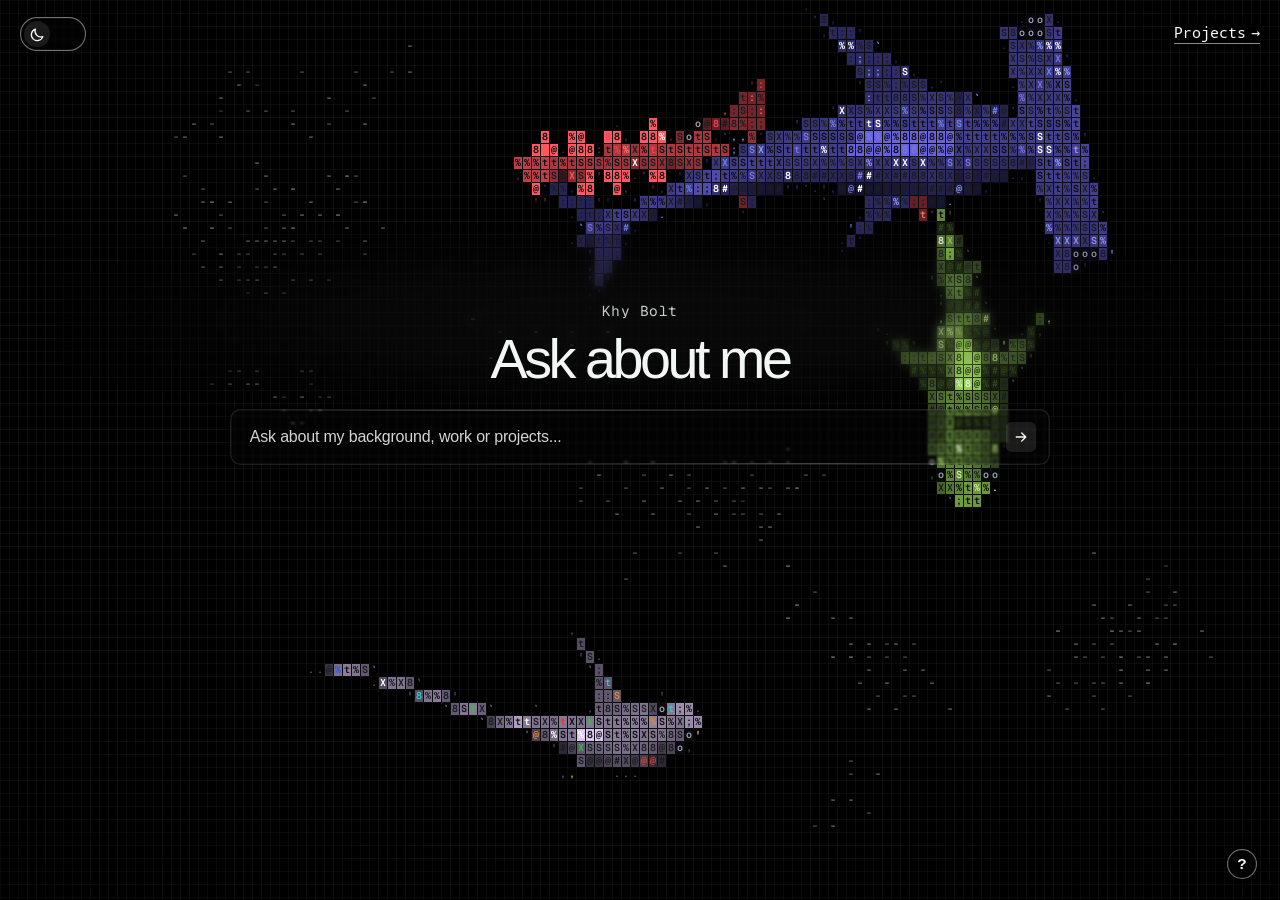
==== commit d5b6305f: "Simplify the Livermore portfolio map" ====
--- a/index.html
+++ b/index.html
@@ -83,7 +83,7 @@
         </header>
         <ul class="project-grid" aria-label="Projects">
           <li class="project-tile">
-            <a class="tile-link" href="./doppler/" aria-label="Aircraft Geolocation with Audio, open synthetic aircraft acoustics demo">
+            <a class="tile-link" href="./doppler/" aria-label="Aircraft Geolocation with Audio, open the Livermore search demo">
               <span class="tile-frame"><img src="./assets/frames/doppler.webp" alt="" decoding="async"></span>
               <span class="tile-title"><span>Aircraft Geolocation with Audio</span><span class="tile-arrow" aria-hidden="true">↗</span></span>
             </a>
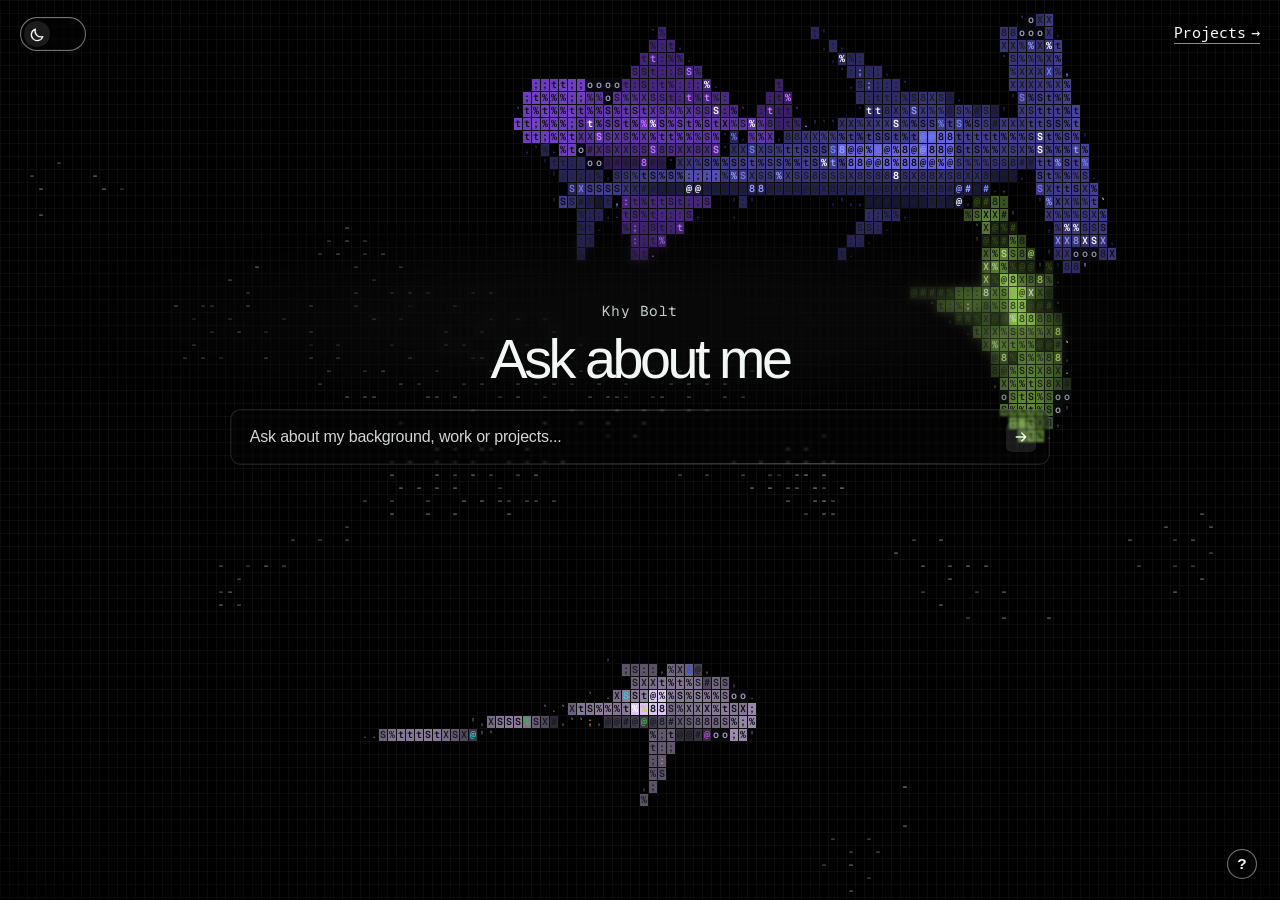
==== commit dbaf1161: "Clarify Livermore Doppler results and link Ask evidence" ====
--- a/index.html
+++ b/index.html
@@ -4,7 +4,7 @@
   <meta charset="utf-8">
   <meta name="viewport" content="width=device-width,initial-scale=1">
   <meta name="theme-color" content="#000000">
-  <meta name="description" content="Selected work by Khy Bolt: the Doppler acoustics replay and an independent Seattle pothole worklist demo.">
+  <meta name="description" content="Selected work by Khy Bolt, including Aircraft Geolocation with Audio and the Corner Pond screenshot gallery.">
   <title>Khy Bolt — Portfolio</title>
   <link rel="canonical" href="https://khybolt.github.io/">
   <meta property="og:type" content="website">
@@ -27,7 +27,7 @@
   <script src="./assets/reference-theme.js?v=d18b26892c06b6e3"></script>
   <link rel="stylesheet" href="./assets/public.css?v=projects5">
   <link rel="stylesheet" href="./assets/ask.css?v=answer-lists2">
-  <script type="module" src="./assets/ask.mjs?v=worker12-guardrails1-format2"></script>
+  <script type="module" src="./assets/ask.mjs?v=worker12-guardrails1-format2-livermore1"></script>
   <script type="module" src="./assets/views.mjs?v=conversation1"></script>
   <script src="./assets/home.js?v=focal2" defer></script>
   <script src="./assets/site-ocean/reference-ocean.js?v=shark-species-1" defer></script>
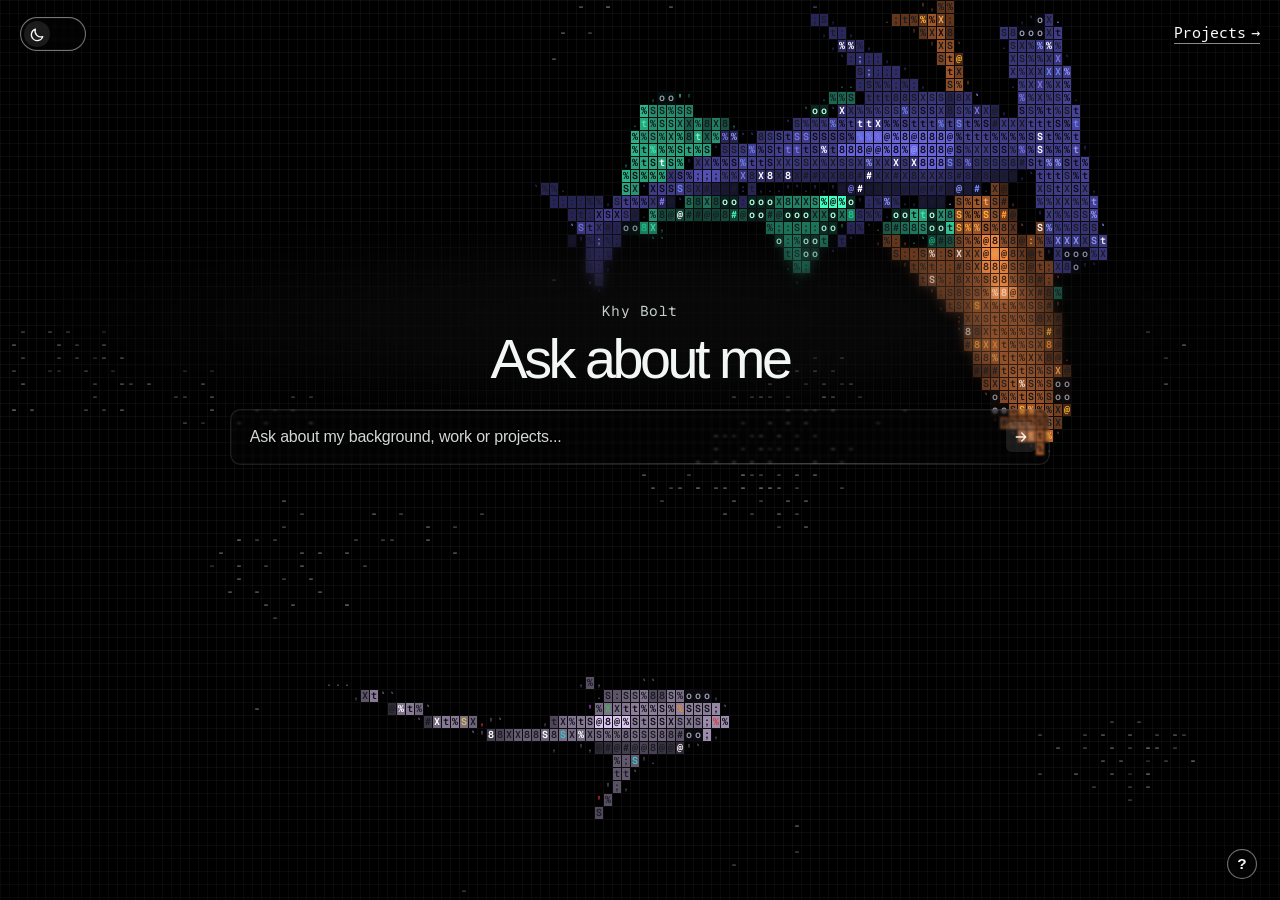
==== commit aaafd2fa: "Keep Livermore replay details out of portfolio chat" ====
--- a/index.html
+++ b/index.html
@@ -27,7 +27,7 @@
   <script src="./assets/reference-theme.js?v=d18b26892c06b6e3"></script>
   <link rel="stylesheet" href="./assets/public.css?v=projects5">
   <link rel="stylesheet" href="./assets/ask.css?v=answer-lists2">
-  <script type="module" src="./assets/ask.mjs?v=worker12-guardrails1-format2-livermore1"></script>
+  <script type="module" src="./assets/ask.mjs?v=worker12-guardrails1-format2-evidence2"></script>
   <script type="module" src="./assets/views.mjs?v=conversation1"></script>
   <script src="./assets/home.js?v=focal2" defer></script>
   <script src="./assets/site-ocean/reference-ocean.js?v=shark-species-1" defer></script>
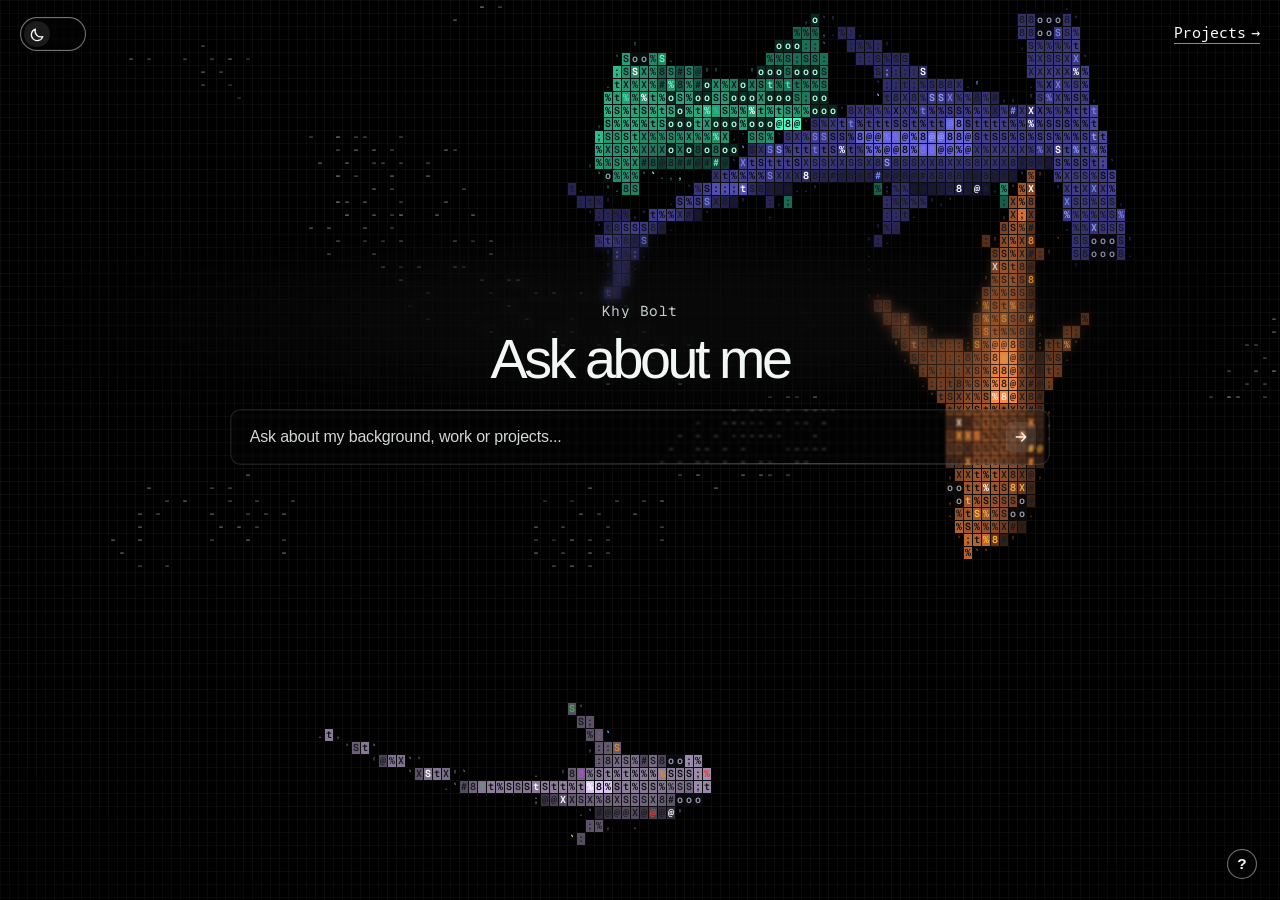
==== commit 3a2b5c05: "Publish the automatic Livermore replay and refine portfolio controls" ====
--- a/index.html
+++ b/index.html
@@ -26,12 +26,12 @@
   <link rel="stylesheet" href="./assets/reference.css?v=3c0a95a69a355b7d">
   <script src="./assets/reference-theme.js?v=d18b26892c06b6e3"></script>
   <link rel="stylesheet" href="./assets/public.css?v=projects5">
-  <link rel="stylesheet" href="./assets/ask.css?v=answer-lists2">
-  <script type="module" src="./assets/ask.mjs?v=worker12-guardrails1-format2-evidence2"></script>
+  <link rel="stylesheet" href="./assets/ask.css?v=short-composer2">
+  <script type="module" src="./assets/ask.mjs?v=worker12-guardrails1-format2-evidence2-transport5-livermore3"></script>
   <script type="module" src="./assets/views.mjs?v=conversation1"></script>
-  <script src="./assets/home.js?v=focal2" defer></script>
-  <script src="./assets/site-ocean/reference-ocean.js?v=shark-species-1" defer></script>
-  <link rel="stylesheet" href="./assets/about.css?v=3">
+  <script src="./assets/home.js?v=motion-hover2" defer></script>
+  <script src="./assets/site-ocean/reference-ocean.js?v=motion1" defer></script>
+  <link rel="stylesheet" href="./assets/about.css?v=4">
   <script type="module" src="./assets/about.mjs?v=2"></script>
 </head>
 <body class="home reference public-portfolio">
@@ -141,6 +141,9 @@
       <p>I love ASCII art, so I took inspiration from stackedlol’s <a href="https://github.com/stackedlol/ascii-sharks">ascii-sharks</a>, adapted its shark animation, and made my own version for this site.</p>
       <h3>About the AI</h3>
       <p>Fair warning: it’s not the smartest model out there! It runs on Gemma 4 26B A4B and uses the profile I gave it to answer questions about me. A stronger model could give better, more personal answers and make fewer things up, but I went with a free setup so I could leave it online without paying to keep it running.</p>
+      <p>Ask may send your question and recent chat to a remote service. Please don’t share private information.</p>
+      <p>More about me: <a href="./assets/khy-bolt-resume.pdf">Résumé (PDF)</a> · <a href="https://au.linkedin.com/in/khybolt">LinkedIn</a></p>
+      <button class="site-about-motion" id="motion-control" type="button" hidden>Pause background animation</button>
     </div>
   </dialog>
   <dialog class="corner-pond-gallery" aria-labelledby="corner-pond-heading">
--- a/assets/ask.css
+++ b/assets/ask.css
@@ -410,6 +410,7 @@
 }
 @media (max-width: 760px) {
   #ask[data-conversation] .portfolio-focal {
+    container: ask-layout / size;
     padding-block-start: calc(max(12px, env(safe-area-inset-top)) + 3rem);
     padding-block-end: max(.6rem, env(safe-area-inset-bottom));
   }
@@ -427,3 +428,9 @@
   #ask[data-conversation] .portfolio-focal .masthead { gap: .18rem; }
   #ask[data-conversation] .portfolio-ask { gap: .35rem; }
 }
+@container ask-layout (max-height: 320px) {
+  #ask[data-conversation] form { min-height: 46px; padding-block: 0; }
+  #ask[data-conversation] textarea {
+    max-height: clamp(44px, calc(100cqh - 10rem), 88px);
+  }
+}
--- a/assets/about.css
+++ b/assets/about.css
@@ -207,13 +207,29 @@
   text-underline-offset: .18em;
 }
 
-.site-about-copy a:focus-visible {
+.site-about-copy a:focus-visible,
+.site-about-motion:focus-visible {
   outline: 2px solid var(--glass-keyboard);
   outline-offset: 2px;
 }
 
+.site-about-motion {
+  margin-block-start: .75rem;
+  min-block-size: 44px;
+  padding: .35rem .65rem;
+  border: 1px solid var(--glass-active-edge);
+  border-radius: .4rem;
+  background: var(--glass-button);
+  font-size: .875rem;
+  cursor: pointer;
+}
+
+.site-about-motion:not([aria-disabled="true"]):hover { background: var(--glass-button-active); }
+.site-about-motion[aria-disabled="true"] { cursor: default; }
+
 @media (forced-colors: active) {
   .site-about-panel,
+  .site-about-motion,
   .public-portfolio .theme-track,
   .site-about-trigger > span {
     border-color: ButtonText;
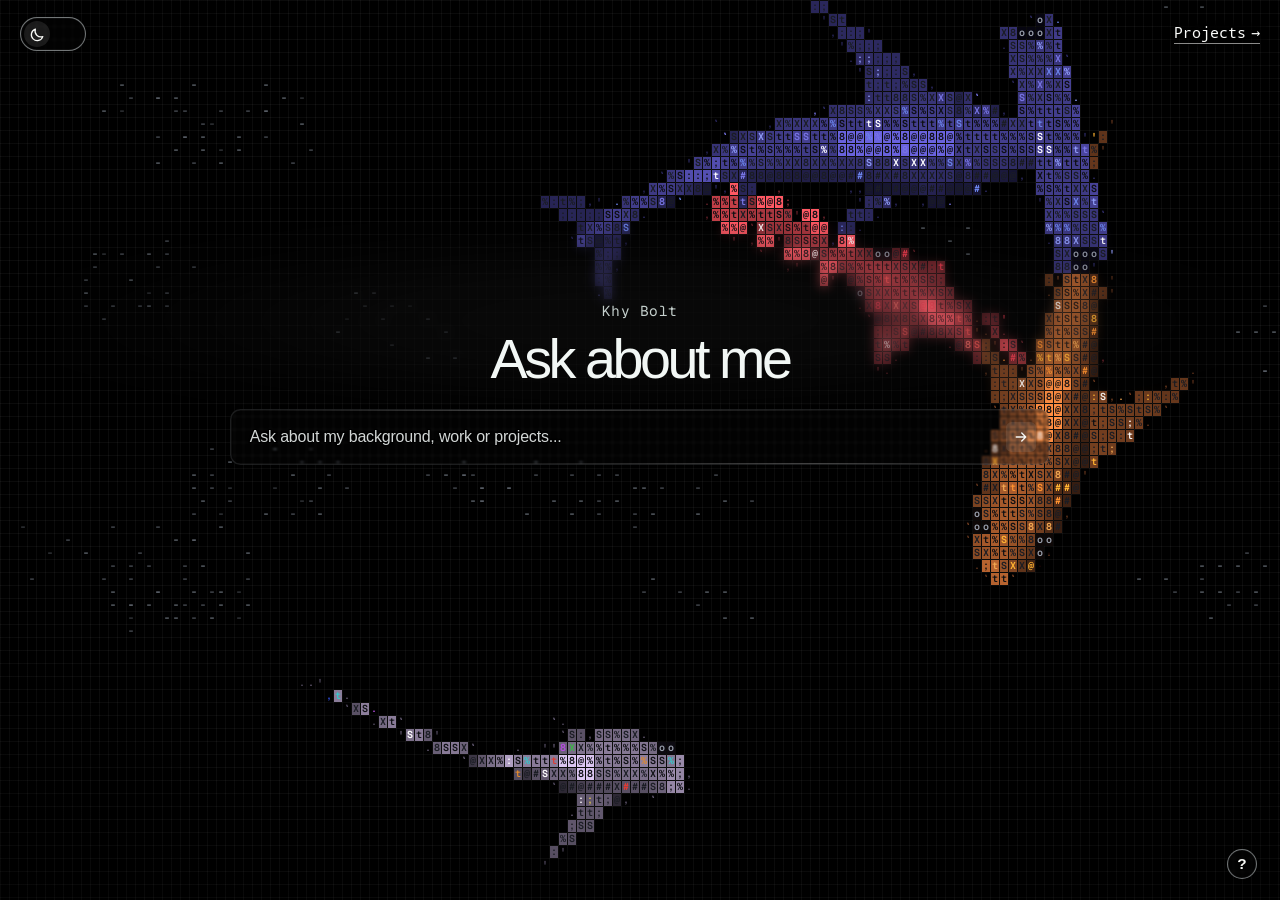
==== commit d3bcbb50: "Use a Livermore spectrogram for the Doppler project card" ====
--- a/index.html
+++ b/index.html
@@ -83,8 +83,8 @@
         </header>
         <ul class="project-grid" aria-label="Projects">
           <li class="project-tile">
-            <a class="tile-link" href="./doppler/" aria-label="Aircraft Geolocation with Audio, open the Livermore search demo">
-              <span class="tile-frame"><img src="./assets/frames/doppler.webp" alt="" decoding="async"></span>
+            <a class="tile-link" href="./doppler/" aria-label="Aircraft Geolocation with Audio, open the Livermore search demo" aria-describedby="livermore-thumbnail">
+              <span class="tile-frame"><img id="livermore-thumbnail" src="./assets/frames/doppler.webp?v=livermore-n86lp" width="800" height="500" alt="N86LP spectrogram: the flyover’s pitch falls over time. Recording by Praveen Pathak, CC BY 4.0." decoding="async"></span>
               <span class="tile-title"><span>Aircraft Geolocation with Audio</span><span class="tile-arrow" aria-hidden="true">↗</span></span>
             </a>
           </li>
